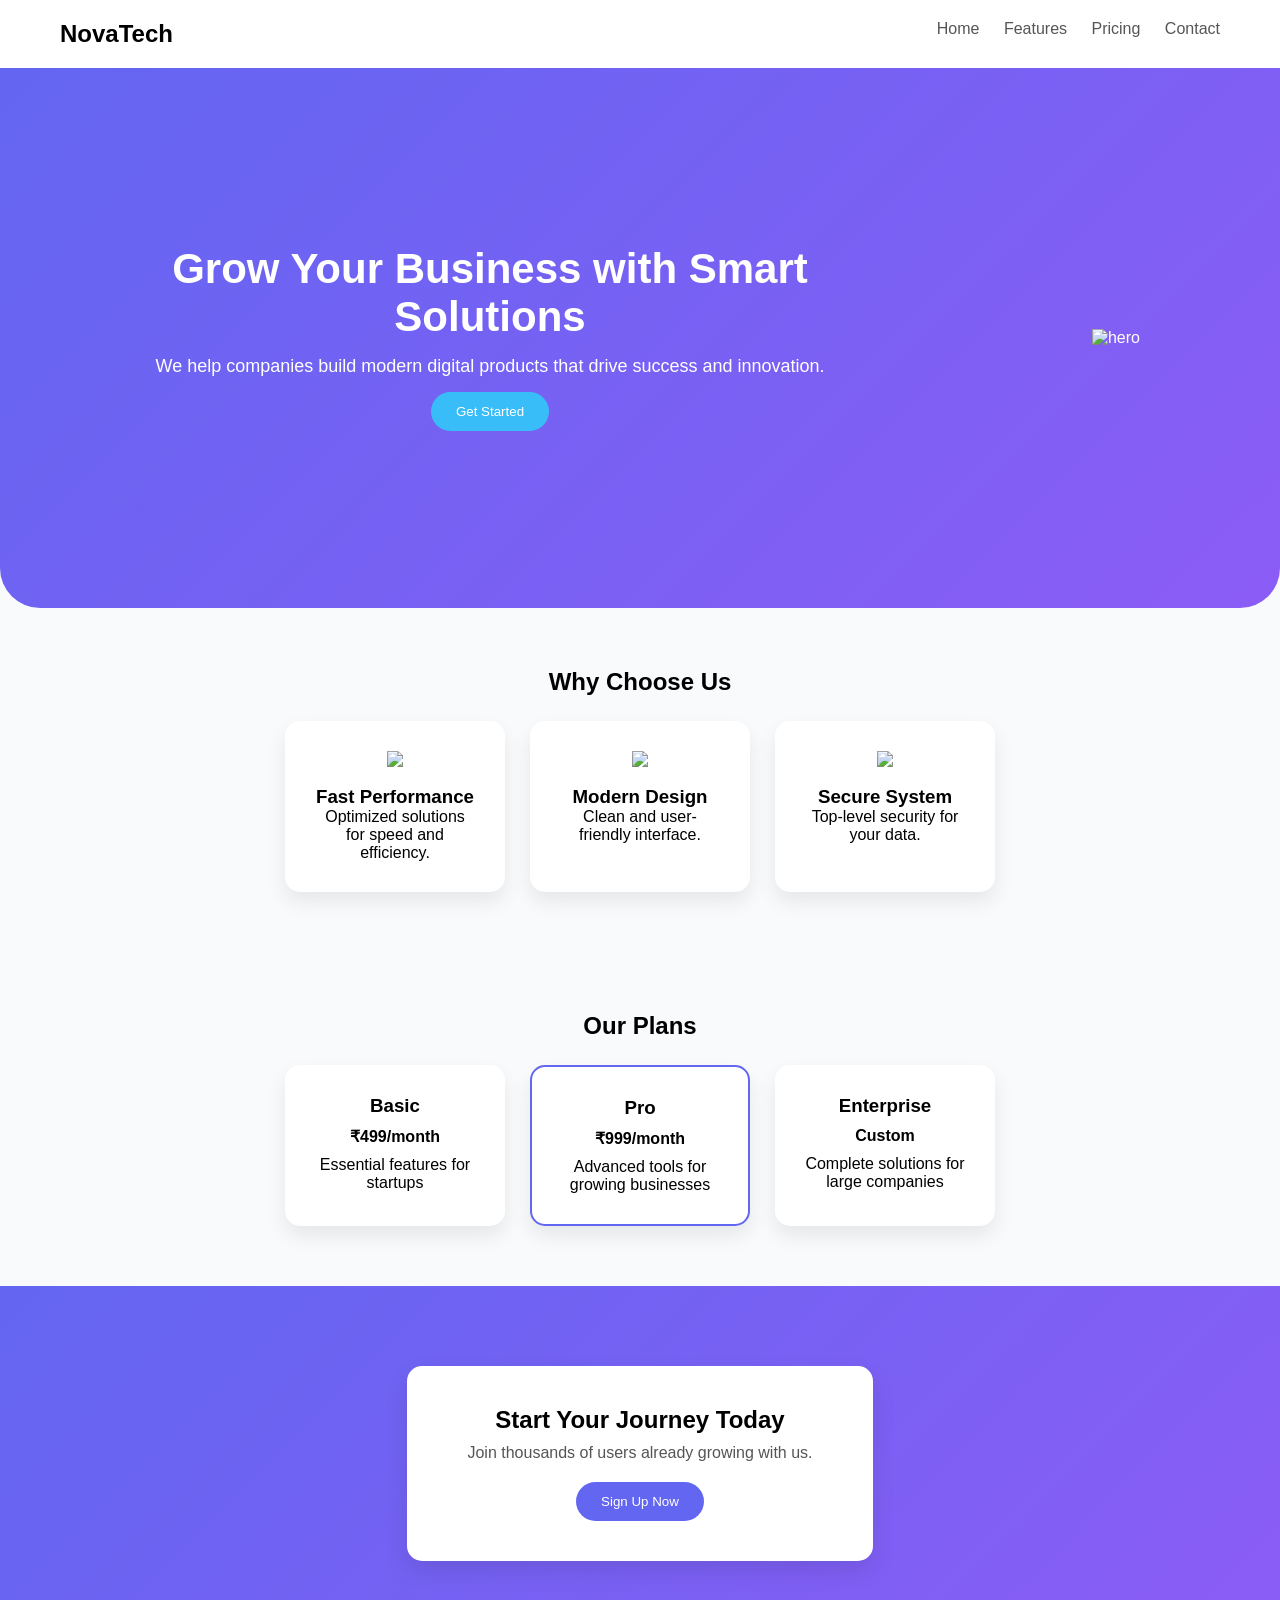
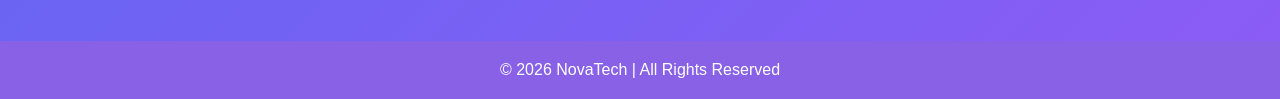
==== Task_3/index.html @ 57051880 "." ====
<!DOCTYPE html>
<html lang="en">
<head>
    <meta charset="UTF-8">
    <title>NovaTech Landing Page</title>
    <link rel="stylesheet" href="style.css">
</head>
<body>

<header class="navbar">
    <h2 class="logo">NovaTech</h2>
    <nav>
        <a href="#">Home</a>
        <a href="#">Features</a>
        <a href="#">Pricing</a>
        <a href="#">Contact</a>
    </nav>
</header>

<!-- Hero Section -->
<section class="hero">
    <div class="hero-content">

        <div class="hero-text">
            <h1>Grow Your Business with Smart Solutions</h1>
            <p>We help companies build modern digital products that drive success and innovation.</p>
            <button>Get Started</button>
        </div>

        <div class="hero-image">
            <img src="https://cdn-icons-png.flaticon.com/512/1055/1055687.png" alt="hero">
        </div>

    </div>
</section>

<!-- Features -->
<section class="features">
    <h2>Why Choose Us</h2>

    <div class="cards">

        <div class="card">
            <img src="https://cdn-icons-png.flaticon.com/512/1828/1828884.png">
            <h3>Fast Performance</h3>
            <p>Optimized solutions for speed and efficiency.</p>
        </div>

        <div class="card">
            <img src="https://cdn-icons-png.flaticon.com/512/1828/1828919.png">
            <h3>Modern Design</h3>
            <p>Clean and user-friendly interface.</p>
        </div>

        <div class="card">
            <img src="https://cdn-icons-png.flaticon.com/512/2913/2913133.png">
            <h3>Secure System</h3>
            <p>Top-level security for your data.</p>
        </div>

    </div>
</section>

<!-- Pricing -->
<section class="pricing">
    <h2>Our Plans</h2>
    <div class="cards">
        <div class="card">
            <h3>Basic</h3>
            <p class="price">₹499/month</p>
            <p>Essential features for startups</p>
        </div>

        <div class="card highlight">
            <h3>Pro</h3>
            <p class="price">₹999/month</p>
            <p>Advanced tools for growing businesses</p>
        </div>

        <div class="card">
            <h3>Enterprise</h3>
            <p class="price">Custom</p>
            <p>Complete solutions for large companies</p>
        </div>
    </div>
</section>

<!-- CTA -->
<section class="cta">
    <div class="cta-box">
        <h2>Start Your Journey Today</h2>
        <p>Join thousands of users already growing with us.</p>
        <button>Sign Up Now</button>
    </div>
</section>

<footer>
    <p>© 2026 NovaTech | All Rights Reserved</p>
</footer>

</body>
</html>
---- Task_3/style.css ----
* {
    margin: 0;
    padding: 0;
    box-sizing: border-box;
    font-family: "Segoe UI", sans-serif;
}

body {
    background: #F8FAFC;
}

/* Navbar */
.navbar {
    display: flex;
    justify-content: space-between;
    padding: 20px 60px;
    background: white;
    box-shadow: 0 2px 10px rgba(0,0,0,0.05);
}

.navbar a {
    margin-left: 20px;
    text-decoration: none;
    color: #555;
}

.navbar a:hover {
    color: #6366F1;
}

/* Hero */
.hero {
    min-height: 60vh;
    padding: 80px 20px;
    background: linear-gradient(135deg, #6366F1, #8B5CF6);
    display: flex;
    align-items: center;
    justify-content: center;
    text-align: center;
    color: white;
    border-bottom-left-radius: 40px;
    border-bottom-right-radius: 40px;
}

.hero h1 {
    font-size: 42px;
    max-width: 700px;
    margin: auto;
}

.hero p {
    margin: 15px 0;
    font-size: 18px;
}

.hero button {
    padding: 12px 25px;
    border: none;
    background: #38BDF8;
    border-radius: 25px;
    cursor: pointer;
    color: white;
}

.hero button:hover {
    background: #2DD4BF;
}

/* Sections */
.features, .pricing {
    padding: 60px 20px;
    text-align: center;
}

/* Cards */
.cards {
    display: flex;
    justify-content: center;
    gap: 25px;
    margin-top: 25px;
    flex-wrap: wrap;
}

.card {
    background: white;
    padding: 30px;
    width: 220px;
    border-radius: 15px;
    box-shadow: 0 10px 20px rgba(0,0,0,0.08);
    transition: 0.3s;
}

.card:hover {
    transform: translateY(-10px);
}

/* Highlight pricing */
.highlight {
    border: 2px solid #6366F1;
}

.price {
    font-weight: bold;
    margin: 10px 0;
}

/* CTA */
.cta {
    display: flex;
    justify-content: center;
    align-items: center;
    padding: 80px 20px;
    background: linear-gradient(135deg, #6366F1, #8B5CF6);
}

.cta-box {
    background: white;
    padding: 40px 60px;
    border-radius: 15px;
    text-align: center;
    box-shadow: 0 10px 25px rgba(0,0,0,0.1);
}

.cta-box h2 {
    margin-bottom: 10px;
}

.cta-box p {
    margin-bottom: 20px;
    color: #555;
}

.cta-box button {
    padding: 12px 25px;
    border: none;
    background: #6366F1;
    color: white;
    border-radius: 25px;
    cursor: pointer;
}

.cta-box button:hover {
    background: #8B5CF6;
}

/* Footer */
footer {
    background: #8961e6;
    color: white;
    text-align: center;
    padding: 20px;
}
/* HERO CONTENT LAYOUT */
.hero-content {
    display: flex;
    align-items: center;
    justify-content: space-between;
    gap: 40px;
    max-width: 1000px;
    width: 100%;
}

/* HERO IMAGE */
.hero-image img {
    width: 300px;
}

/* FEATURE ICONS */
.card img {
    width: 50px;
    margin-bottom: 15px;
}
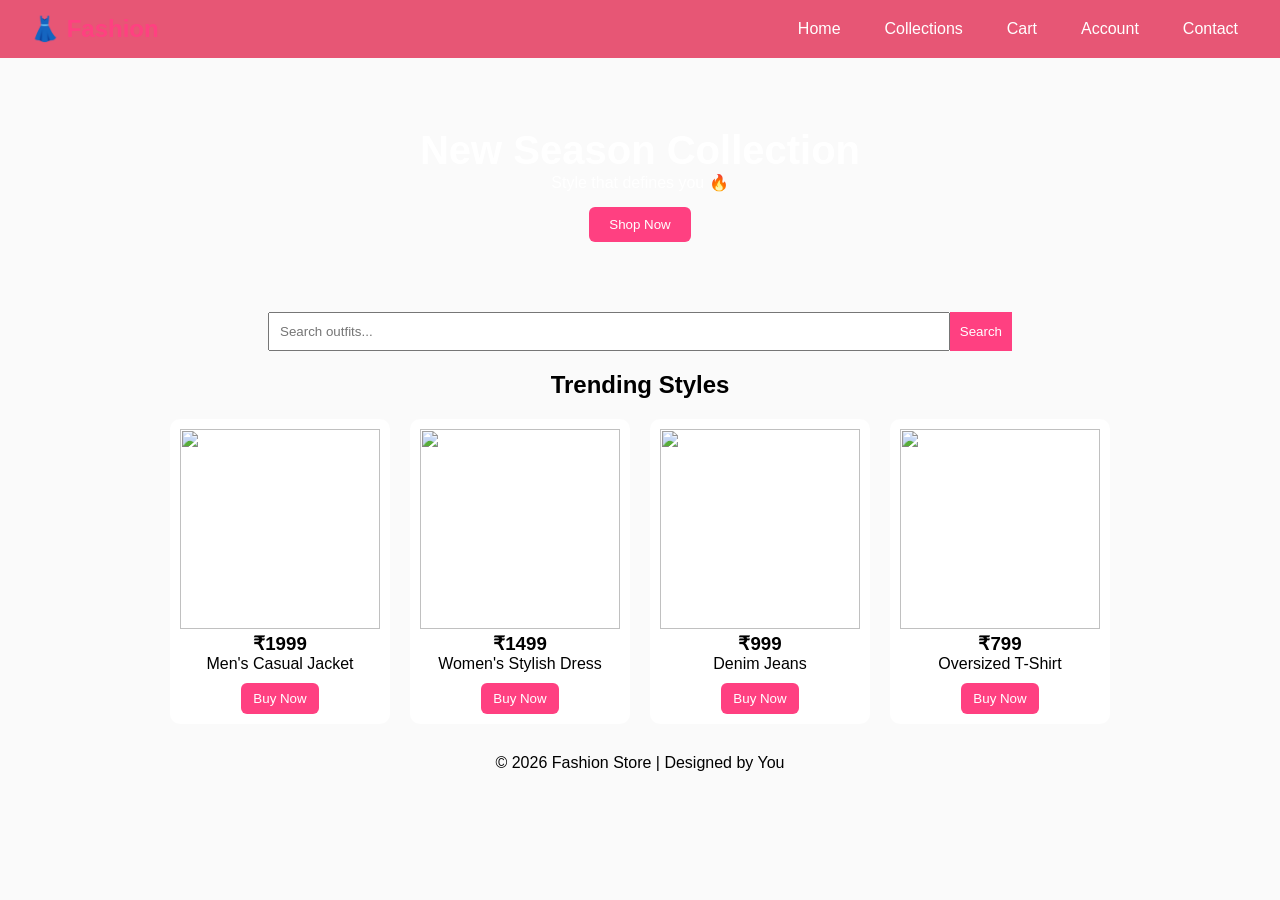
==== commit b8f160b3: "Landing Page" ====
--- a/Task_3/index.html
+++ b/Task_3/index.html
@@ -1,102 +1,83 @@
 <!DOCTYPE html>
 <html lang="en">
 <head>
-    <meta charset="UTF-8">
-    <title>NovaTech Landing Page</title>
-    <link rel="stylesheet" href="style.css">
+  <meta charset="UTF-8">
+  <meta name="viewport" content="width=device-width, initial-scale=1.0">
+  <title>Fashion Store</title>
+  <link rel="stylesheet" href="style.css">
 </head>
+
 <body>
 
-<header class="navbar">
-    <h2 class="logo">NovaTech</h2>
-    <nav>
-        <a href="#">Home</a>
-        <a href="#">Features</a>
-        <a href="#">Pricing</a>
-        <a href="#">Contact</a>
-    </nav>
-</header>
+  <!-- Top Navbar -->
+  <nav class="navbar">
+    <h2 class="logo">👗 Fashion</h2>
 
-<!-- Hero Section -->
-<section class="hero">
-    <div class="hero-content">
+    <ul class="nav-links">
+      <li><a href="#">Home</a></li>
+      <li><a href="#products">Collections</a></li>
+      <li><a href="#">Cart</a></li>
+      <li><a href="#">Account</a></li>
+      <li><a href="#">Contact</a></li>
+    </ul>
+  </nav>
 
-        <div class="hero-text">
-            <h1>Grow Your Business with Smart Solutions</h1>
-            <p>We help companies build modern digital products that drive success and innovation.</p>
-            <button>Get Started</button>
-        </div>
+  <!-- Content -->
+  <div class="content">
 
-        <div class="hero-image">
-            <img src="https://cdn-icons-png.flaticon.com/512/1055/1055687.png" alt="hero">
-        </div>
+    <!-- Hero Section -->
+    <section class="hero">
+      <h1>New Season Collection</h1>
+      <p>Style that defines you 🔥</p>
+      <button class="hero-btn">Shop Now</button>
+    </section>
+
+    <!-- Search -->
+    <div class="search-container">
+      <input type="text" placeholder="Search outfits...">
+      <button>Search</button>
+    </div>
+
+    <!-- Products -->
+    <h2 id="products" class="section-title">Trending Styles</h2>
+
+    <div class="products">
+
+      <div class="card">
+        <img src="https://images.unsplash.com/photo-1521334884684-d80222895322" alt="">
+        <h3>₹1999</h3>
+        <p>Men's Casual Jacket</p>
+        <button class="buy-btn">Buy Now</button>
+      </div>
+
+      <div class="card">
+        <img src="https://images.unsplash.com/photo-1483985988355-763728e1935b" alt="">
+        <h3>₹1499</h3>
+        <p>Women's Stylish Dress</p>
+        <button class="buy-btn">Buy Now</button>
+      </div>
+
+      <div class="card">
+        <img src="https://images.unsplash.com/photo-1512436991641-6745cdb1723f" alt="">
+        <h3>₹999</h3>
+        <p>Denim Jeans</p>
+        <button class="buy-btn">Buy Now</button>
+      </div>
+
+      <div class="card">
+        <img src="https://images.unsplash.com/photo-1523381210434-271e8be1f52b" alt="">
+        <h3>₹799</h3>
+        <p>Oversized T-Shirt</p>
+        <button class="buy-btn">Buy Now</button>
+      </div>
 
     </div>
-</section>
 
-<!-- Features -->
-<section class="features">
-    <h2>Why Choose Us</h2>
+    <footer class="footer">
+      <p>© 2026 Fashion Store | Designed by You</p>
+    </footer>
 
-    <div class="cards">
-
-        <div class="card">
-            <img src="https://cdn-icons-png.flaticon.com/512/1828/1828884.png">
-            <h3>Fast Performance</h3>
-            <p>Optimized solutions for speed and efficiency.</p>
-        </div>
-
-        <div class="card">
-            <img src="https://cdn-icons-png.flaticon.com/512/1828/1828919.png">
-            <h3>Modern Design</h3>
-            <p>Clean and user-friendly interface.</p>
-        </div>
-
-        <div class="card">
-            <img src="https://cdn-icons-png.flaticon.com/512/2913/2913133.png">
-            <h3>Secure System</h3>
-            <p>Top-level security for your data.</p>
-        </div>
-
-    </div>
-</section>
-
-<!-- Pricing -->
-<section class="pricing">
-    <h2>Our Plans</h2>
-    <div class="cards">
-        <div class="card">
-            <h3>Basic</h3>
-            <p class="price">₹499/month</p>
-            <p>Essential features for startups</p>
-        </div>
-
-        <div class="card highlight">
-            <h3>Pro</h3>
-            <p class="price">₹999/month</p>
-            <p>Advanced tools for growing businesses</p>
-        </div>
-
-        <div class="card">
-            <h3>Enterprise</h3>
-            <p class="price">Custom</p>
-            <p>Complete solutions for large companies</p>
-        </div>
-    </div>
-</section>
-
-<!-- CTA -->
-<section class="cta">
-    <div class="cta-box">
-        <h2>Start Your Journey Today</h2>
-        <p>Join thousands of users already growing with us.</p>
-        <button>Sign Up Now</button>
-    </div>
-</section>
-
-<footer>
-    <p>© 2026 NovaTech | All Rights Reserved</p>
-</footer>
+  </div>
 
 </body>
 </html>
--- a/Task_3/style.css
+++ b/Task_3/style.css
@@ -1,172 +1,147 @@
+:root {
+  --primary: #fafafa;
+  --dark: #111;
+  --accent: #ff4081;
+}
+
 * {
-    margin: 0;
-    padding: 0;
-    box-sizing: border-box;
-    font-family: "Segoe UI", sans-serif;
+  margin: 0;
+  padding: 0;
+  box-sizing: border-box;
+  font-family: "Poppins", sans-serif;
 }
 
 body {
-    background: #F8FAFC;
+  display: flex;
+  background: var(--primary);
 }
 
-/* Navbar */
 .navbar {
-    display: flex;
-    justify-content: space-between;
-    padding: 20px 60px;
-    background: white;
-    box-shadow: 0 2px 10px rgba(0,0,0,0.05);
+  display: flex;
+  justify-content: space-between;
+  align-items: center;
+  background: #e75675;
+  color: white;
+  padding: 15px 30px;
+  position: sticky;
+  top: 0;
+  z-index: 1000;
 }
 
-.navbar a {
-    margin-left: 20px;
-    text-decoration: none;
-    color: #555;
+.logo {
+  color: #ff4081;
 }
 
-.navbar a:hover {
-    color: #6366F1;
+.nav-links {
+  list-style: none;
+  display: flex;
+  gap: 20px;
 }
 
-/* Hero */
+.nav-links li a {
+  text-decoration: none;
+  color: white;
+  padding: 8px 12px;
+  transition: 0.3s;
+}
+
+.nav-links li a:hover {
+  background: #ff4081;
+  border-radius: 5px;
+}
+body {
+  display: block;
+}
+
+.content {
+  padding: 20px;
+}
+.content {
+  flex: 1;
+  padding: 20px;
+}
+
 .hero {
-    min-height: 60vh;
-    padding: 80px 20px;
-    background: linear-gradient(135deg, #6366F1, #8B5CF6);
-    display: flex;
-    align-items: center;
-    justify-content: center;
-    text-align: center;
-    color: white;
-    border-bottom-left-radius: 40px;
-    border-bottom-right-radius: 40px;
+  text-align: center;
+  padding: 50px;
+  background: url("https://images.unsplash.com/photo-1445205170230-053b83016050") center/cover;
+  color: white;
+  border-radius: 10px;
 }
 
 .hero h1 {
-    font-size: 42px;
-    max-width: 700px;
-    margin: auto;
+  font-size: 2.5rem;
 }
 
-.hero p {
-    margin: 15px 0;
-    font-size: 18px;
+.hero-btn {
+  margin-top: 15px;
+  padding: 10px 20px;
+  border: none;
+  background: var(--accent);
+  color: white;
+  border-radius: 6px;
+  cursor: pointer;
 }
 
-.hero button {
-    padding: 12px 25px;
-    border: none;
-    background: #38BDF8;
-    border-radius: 25px;
-    cursor: pointer;
-    color: white;
+.search-container {
+  margin: 20px auto;
+  display: flex;
+  width: 60%;
 }
 
-.hero button:hover {
-    background: #2DD4BF;
+.search-container input {
+  flex: 1;
+  padding: 10px;
 }
 
-/* Sections */
-.features, .pricing {
-    padding: 60px 20px;
-    text-align: center;
+.search-container button {
+  padding: 10px;
+  background: var(--accent);
+  color: white;
+  border: none;
 }
 
-/* Cards */
-.cards {
-    display: flex;
-    justify-content: center;
-    gap: 25px;
-    margin-top: 25px;
-    flex-wrap: wrap;
+.section-title {
+  text-align: center;
+  margin: 20px 0;
+}
+
+.products {
+  display: flex;
+  flex-wrap: wrap;
+  gap: 20px;
+  justify-content: center;
 }
 
 .card {
-    background: white;
-    padding: 30px;
-    width: 220px;
-    border-radius: 15px;
-    box-shadow: 0 10px 20px rgba(0,0,0,0.08);
-    transition: 0.3s;
+  width: 220px;
+  background: white;
+  border-radius: 10px;
+  text-align: center;
+  padding: 10px;
+  transition: 0.3s;
 }
 
 .card:hover {
-    transform: translateY(-10px);
+  transform: scale(1.05);
 }
 
-/* Highlight pricing */
-.highlight {
-    border: 2px solid #6366F1;
+.card img {
+  width: 100%;
+  height: 200px;
+  object-fit: cover;
 }
 
-.price {
-    font-weight: bold;
-    margin: 10px 0;
+.buy-btn {
+  margin-top: 10px;
+  padding: 8px 12px;
+  background: var(--accent);
+  color: white;
+  border: none;
+  border-radius: 6px;
 }
 
-/* CTA */
-.cta {
-    display: flex;
-    justify-content: center;
-    align-items: center;
-    padding: 80px 20px;
-    background: linear-gradient(135deg, #6366F1, #8B5CF6);
+.footer {
+  text-align: center;
+  margin-top: 30px;
 }
-
-.cta-box {
-    background: white;
-    padding: 40px 60px;
-    border-radius: 15px;
-    text-align: center;
-    box-shadow: 0 10px 25px rgba(0,0,0,0.1);
-}
-
-.cta-box h2 {
-    margin-bottom: 10px;
-}
-
-.cta-box p {
-    margin-bottom: 20px;
-    color: #555;
-}
-
-.cta-box button {
-    padding: 12px 25px;
-    border: none;
-    background: #6366F1;
-    color: white;
-    border-radius: 25px;
-    cursor: pointer;
-}
-
-.cta-box button:hover {
-    background: #8B5CF6;
-}
-
-/* Footer */
-footer {
-    background: #8961e6;
-    color: white;
-    text-align: center;
-    padding: 20px;
-}
-/* HERO CONTENT LAYOUT */
-.hero-content {
-    display: flex;
-    align-items: center;
-    justify-content: space-between;
-    gap: 40px;
-    max-width: 1000px;
-    width: 100%;
-}
-
-/* HERO IMAGE */
-.hero-image img {
-    width: 300px;
-}
-
-/* FEATURE ICONS */
-.card img {
-    width: 50px;
-    margin-bottom: 15px;
-}
